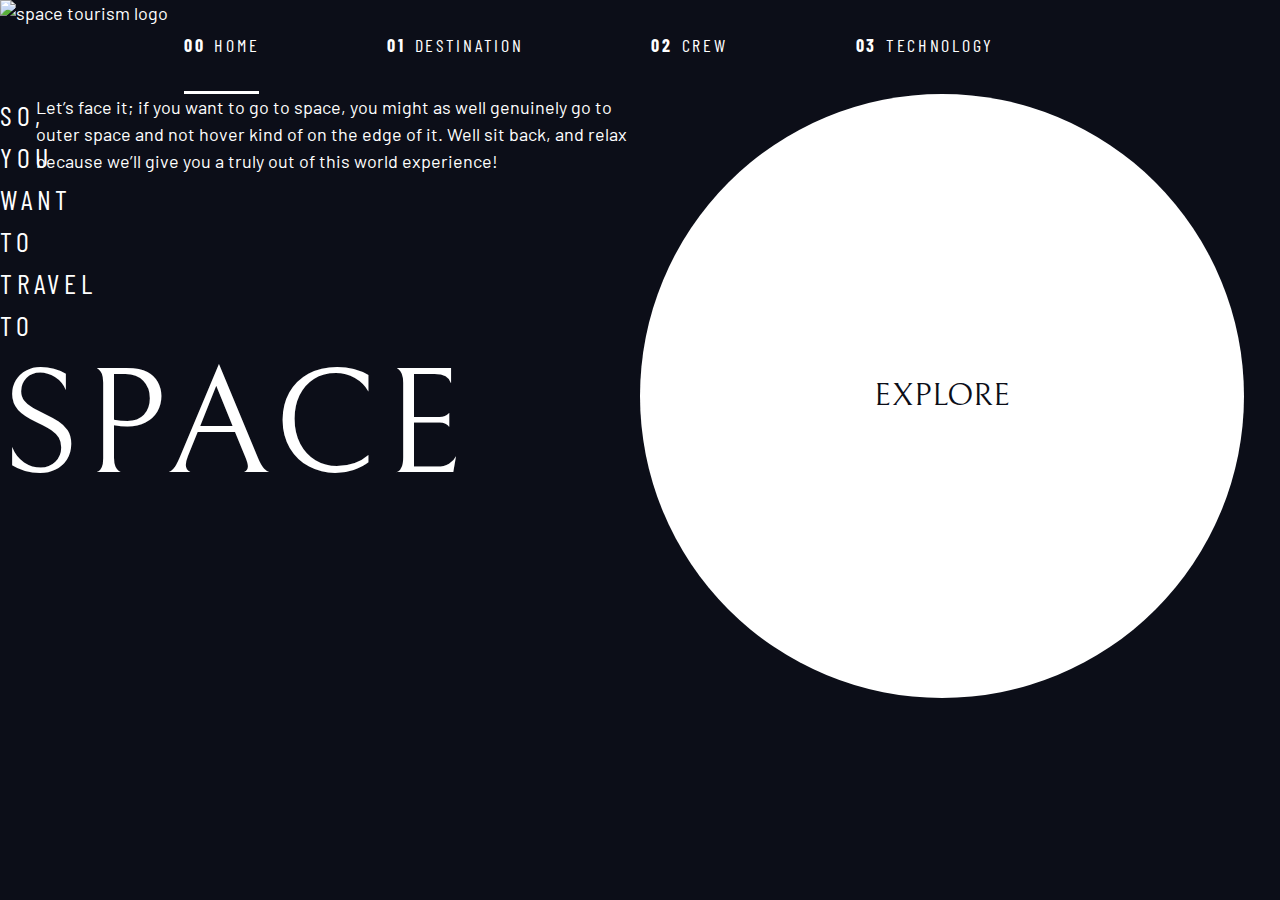
==== index.html @ 6ad3b4e6 "Added htlm in index.html and fixed style" ====
<!DOCTYPE html>
<html lang="en">
  <head>
    <meta charset="UTF-8" />
    <meta name="viewport" content="width=device-width, initial-scale=1.0" />

    <link
      rel="icon"
      type="image/png"
      sizes="32x32"
      href="./assets/favicon-32x32.png"
    />
    <!-- Our styles -->
    <link rel="stylesheet" href="/assets/style/index.css" />

    <title>Frontend Mentor | Space tourism website</title>
  </head>
  <body class="home">
    <header class="primary-header flex">
      <div>
        <img
          src="./assets/shared/logo.svg"
          alt="space tourism logo"
          class="logo"
        />
      </div>
      <nav>
        <ul class="primary-navigation underline-indicators flex">
          <li class="active">
            <a
              class="ff-sans-cond uppercase text-white letter-spacing-2"
              href="index.html"
              ><span>00</span>Home</a
            >
          </li>
          <li>
            <a
              class="ff-sans-cond uppercase text-white letter-spacing-2"
              href="destination.html"
              ><span>01</span>Destination</a
            >
          </li>
          <li>
            <a
              class="ff-sans-cond uppercase text-white letter-spacing-2"
              href="crew.html"
              ><span>02</span>Crew</a
            >
          </li>
          <li>
            <a
              class="ff-sans-cond uppercase text-white letter-spacing-2"
              href="technology.html"
              ><span>03</span>Technology</a
            >
          </li>
        </ul>
      </nav>
    </header>

    <div class="grid-container">
      <h1 class="text-accent fs-500 ff-sans-cond uppercase letter-spacing-1">
        So, you want to travel to
        <span class="fs-900 ff-serif text-white">Space</span>
      </h1>
      <p>
        Let’s face it; if you want to go to space, you might as well genuinely
        go to outer space and not hover kind of on the edge of it. Well sit
        back, and relax because we’ll give you a truly out of this world
        experience!
      </p>

      <a
        href="#"
        class="large-button uppercase ff-serif fs-600 text-dark bg-white"
        >Explore</a
      >
    </div>
  </body>
</html>
---- assets/style/index.css ----
/* ========== Imports ============ */
@import url("https://fonts.googleapis.com/css2?family=Barlow:wght@200;300;400;500;600;700;800;900&display=swap");
@import url("https://fonts.googleapis.com/css2?family=Barlow+Condensed:ital,wght@0,400;0,500;0,600;0,700;0,800;0,900;1,200;1,300&display=swap");
@import url("https://fonts.googleapis.com/css2?family=Bellefair&display=swap");
/* ========== Custom properties ============ */
:root {
  /* ---- Colors ---- */
  --clr-dark: 230 35% 7%;
  --clr-light: 231 77% 90%;
  --clr-white: 0 100% 100%;
  /* ---- Fonts-size ---- */
  --fs-900: 9.375rem;
  --fs-800: 6.25rem;
  --fs-700: 3.5rem;
  --fs-600: 2rem;
  --fs-500: 1.75rem;
  --fs-400: 1.125rem;
  --fs-300: 1rem;
  --fs-200: 0.875rem;
  /* ---- Font-families ---- */
  --ff-serif: "Bellefair", serif;
  --ff-sans-cond: "Barlow Condensed", sans-serif;
  --ff-sans-normal: "Barlow", sans-serif;
}

/* ========== Reset ============ */
/* https://piccalil.li/blog/a-modern-css-reset/ */
/* ---- Box sizing ---- */
*,
*::before,
*::after {
  box-sizing: border-box;
}
/* ---- Reset margin & padding ---- */
body,
h1,
h2,
h3,
h4,
h5,
p,
figure,
picture {
  margin: 0;
  padding: 0;
}
/* ---- Reseting bold ---- */
h1,
h2,
h3,
h4,
h5,
h6,
p {
  font-weight: 400;
}
/* ---- Set up the body ---- */
body {
  font-family: var(--ff-sans-normal);
  color: hsl( var(--clr-white) ) ;
    font-size: var(--fs-400);
    background-color: hsl( var(--clr-dark) );
    line-height: 1.5;
    min-height: 100vh;
}
/* ---- Set up images ---- */
img,
picture {
  max-width: 100%;
  display: block;
}
/* ---- Set up form elements */
input,
button,
textarea,
select {
  font: inherit;
}
/* ---- Set up spasing ---- */
.flow > *:where(:not(:first-child)) {
  margin-top: var(--flow-space, 1rem);
  outline: 1px solid red;
}
/* ---- Remove animations for people who've turned them off ---- */
@media (prefers-reduced-motion: reduce) {
  *,
  *::before,
  *::after {
    animation-duration: 0.01ms !important;
    animation-iteration-count: 1 !important;
    transition-duration: 0.01ms !important;
    scroll-behavior: auto !important;
  }
}

/* ========== Utility classes ============ */

.flex {
  display: flex;
  gap: var(--gap, 1rem);
}

.grid {
  display: grid;
  gap: var(--gap, 1rem);
}

.container {
  max-width: 80rem;
  padding-inline: 2em;
  margin-inline: auto;
}
.grid-container {
  display: grid;
  grid-template-columns: 2em minmax(0, 40rem) minmax(0, 40rem) 2em;
}

.sr-only {
  position: absolute;
  width: 1px;
  height: 1px;
  padding: 0;
  margin: -1px;
  overflow: hidden;
  clip: rect(0, 0, 0, 0);
  white-space: nowrap; /* added line */
  border: 0;
}
/* ---- Colors ---- */
.bg-dark {
  background-color: hsl(var(--clr-dark));
}
.bg-light {
  background-color: hsl(var(--clr-light));
}
.bg-white {
  background-color: hsl(var(--clr-white));
}

.text-dark {
  color: hsl(var(--clr-dark));
}
.text-light {
  color: hsl(var(--clr-light));
}
.text-white {
  color: hsl(var(--clr-white));
}
/* ---- Typography ---- */
.ff-serif {
  font-family: var(--ff-serif);
}
.ff-sans-cond {
  font-family: var(--ff-sans-cond);
}
.ff-sans-normal {
  font-family: var(--ff-sans-normal);
}

.letter-spacing-1 {
  letter-spacing: 4.75px;
}
.letter-spacing-2 {
  letter-spacing: 2.7px;
}
.letter-spacing-3 {
  letter-spacing: 2.35px;
}

.uppercase {
  text-transform: uppercase;
}

.fs-900 {
  font-size: var(--fs-900);
}
.fs-800 {
  font-size: var(--fs-800);
}
.fs-700 {
  font-size: var(--fs-700);
}
.fs-600 {
  font-size: var(--fs-600);
}
.fs-500 {
  font-size: var(--fs-500);
}
.fs-400 {
  font-size: var(--fs-400);
}
.fs-300 {
  font-size: var(--fs-300);
}
.fs-200 {
  font-size: var(--fs-200);
}

.fs-900,
.fs-800,
.fs-700,
.fs-600 {
  line-height: 1.1;
}
.numbered-title {
  font-family: var(--ff-sans-cond);
  font-size: var(--fs-500);
  text-transform: uppercase;
  letter-spacing: 4.72px;
}

.numbered-title span {
  margin-right: 0.5em;
  font-weight: 700;
  color: hsl(var(--clr-white) / 0.25);
}
/* ============= Compontents ============== */


.large-button {
  position: relative;
  display: inline-grid;
  z-index: 1;
  place-items: center;
  padding: 0 2em;
  border-radius: 50%;
  aspect-ratio: 1;
  text-decoration: none;
}

.large-button::after {
  content: '';
  position: absolute;
  z-index: -1;
  width: 100%;
  height: 100%;
  background: hsl( var(--clr-white) / .15);
  border-radius: 50%;
  opacity: 0;
  transition: opacity 500ms linear, transform 750ms ease-in-out;
}

.large-button:hover::after,
.large-button:focus::after {
  opacity: 1;
  transform: scale(1.5);
}
.primary-navigation {
  --gap: 8rem;
  --underline-gap: 2rem;
  list-style: none;
  padding: 0;
  margin: 0;
}

.primary-navigation a {
  text-decoration: none;
}

.primary-navigation a > span {
  font-weight: 700;
  margin-right: .5em;
}

.underline-indicators > * {
  padding: var(--underline-gap, 1rem) 0;
  border-bottom: .2rem solid hsl( var(--clr-white) / 0 );
}

.underline-indicators > *:hover,
.underline-indicators > *:focus {
  border-color: hsl( var(--clr-white) / .5);
}


.underline-indicators > .active,
.underline-indicators > [aria-selected="true"] {
    color: hsl( var(--clr-white) / 1);
    border-color: hsl( var(--clr-white) / 1);
}
.tab-list {
  --gap: 2rem;
}

.dot-indicators > * {
  cursor: pointer;
  border: 0;
  border-radius: 50%;
  padding: .5em;
  background-color: hsl( var(--clr-white) / .25);
}

.dot-indicators > *:hover,
.dot-indicators > *:focus {
  background-color: hsl( var(--clr-white) / .5);
}

.dot-indicators > [aria-selected="true"] {
  background-color: hsl( var(--clr-white) / 1); 
}
.number-indicators > * {
  width: 3rem;
  height: 3rem;
  aspect-ratio: 1 / 1;
  border-radius: 50%;
  border-color: hsl( var(--clr-white)) ;
}
.number-indicators > *:hover,
.number-indicators > *:focus {
  background-color: hsl( var(--clr-white) / .5);
  border-color: hsl( var(--clr-white) / .5);
  color: hsl( var(--clr-dark) );
}

.number-indicators > [aria-selected="true"] {
  background-color: hsl( var(--clr-white) / 1); 
  color: hsl( var(--clr-dark) );
}
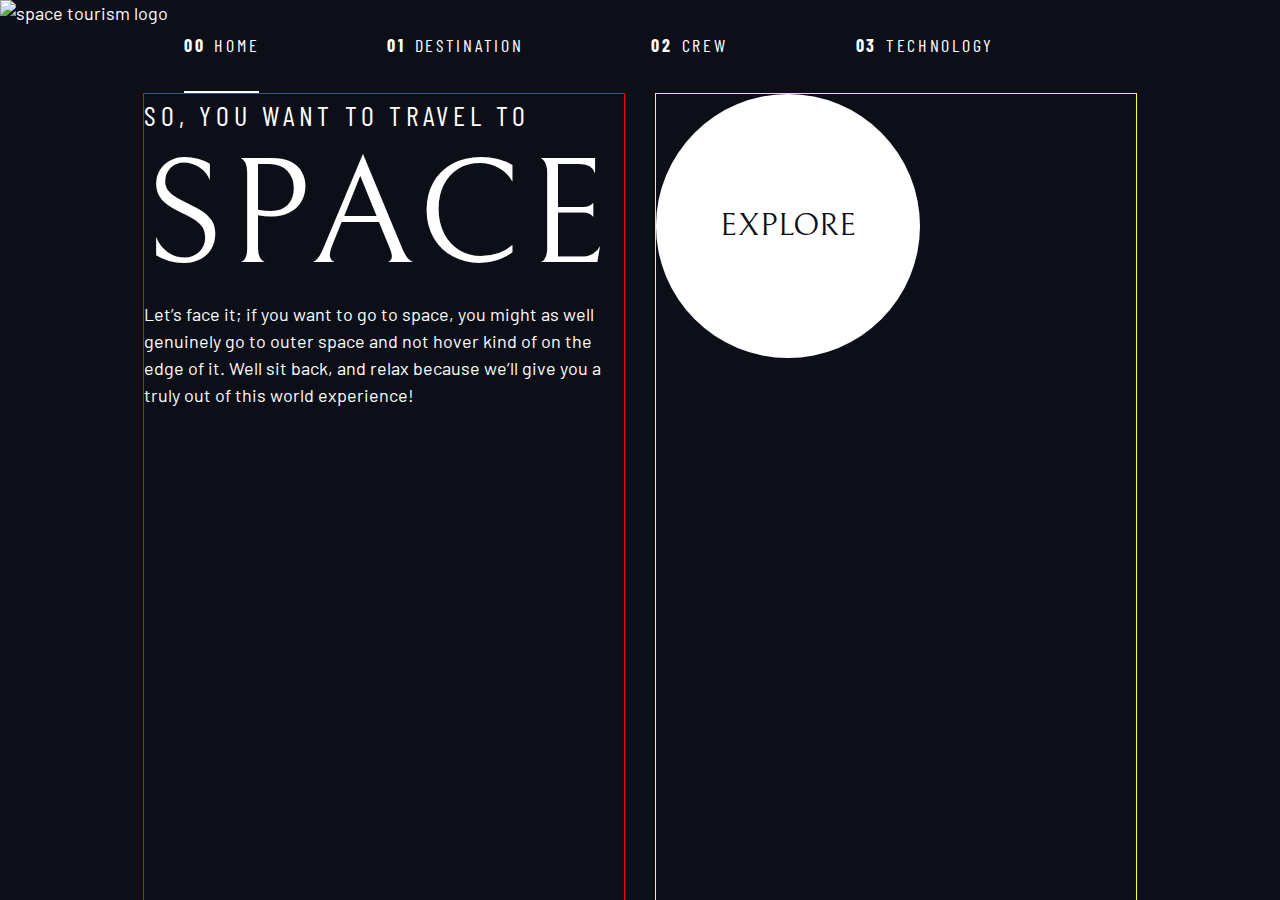
==== commit ff3d4bc9: "Added grid and meadia fonts" ====
--- a/index.html
+++ b/index.html
@@ -59,22 +59,25 @@
     </header>
 
     <div class="grid-container">
-      <h1 class="text-accent fs-500 ff-sans-cond uppercase letter-spacing-1">
-        So, you want to travel to
-        <span class="fs-900 ff-serif text-white">Space</span>
-      </h1>
-      <p>
-        Let’s face it; if you want to go to space, you might as well genuinely
-        go to outer space and not hover kind of on the edge of it. Well sit
-        back, and relax because we’ll give you a truly out of this world
-        experience!
-      </p>
-
-      <a
-        href="#"
-        class="large-button uppercase ff-serif fs-600 text-dark bg-white"
-        >Explore</a
-      >
+      <div>
+        <h1 class="text-accent fs-500 ff-sans-cond uppercase letter-spacing-1">
+          So, you want to travel to
+          <span class="fs-900 ff-serif text-white">Space</span>
+        </h1>
+        <p>
+          Let’s face it; if you want to go to space, you might as well genuinely
+          go to outer space and not hover kind of on the edge of it. Well sit
+          back, and relax because we’ll give you a truly out of this world
+          experience!
+        </p>
+      </div>
+      <div>
+        <a
+          href="#"
+          class="large-button uppercase ff-serif fs-600 text-dark bg-white"
+          >Explore</a
+        >
+      </div>
     </div>
   </body>
 </html>
--- a/assets/style/index.css
+++ b/assets/style/index.css
@@ -9,18 +9,41 @@
   --clr-light: 231 77% 90%;
   --clr-white: 0 100% 100%;
   /* ---- Fonts-size ---- */
-  --fs-900: 9.375rem;
-  --fs-800: 6.25rem;
-  --fs-700: 3.5rem;
-  --fs-600: 2rem;
+  --fs-900: 5rem;
+  --fs-800: 3.5rem;
+  --fs-700: 1.5rem;
+  --fs-600: 1rem;
   --fs-500: 1.75rem;
-  --fs-400: 1.125rem;
+  --fs-400: 0.9375rem;
   --fs-300: 1rem;
   --fs-200: 0.875rem;
+  
   /* ---- Font-families ---- */
   --ff-serif: "Bellefair", serif;
   --ff-sans-cond: "Barlow Condensed", sans-serif;
   --ff-sans-normal: "Barlow", sans-serif;
+}
+@media (min-width: 35em) {
+  :root {
+      --fs-800: 5rem;
+      --fs-700: 2.5rem;
+      --fs-600: 1.5rem;
+      --fs-400: 1rem;
+  }
+}
+
+@media (min-width: 45em) {
+  :root {
+      /* font-sizes */
+      --fs-900: 9.375rem;
+      --fs-800: 6.25rem;
+      --fs-700: 3.5rem;
+      --fs-600: 2rem;
+      --fs-500: 1.75rem;
+      --fs-400: 1.125rem;
+      --fs-300: 1rem;
+      --fs-200: 0.875rem;
+  }
 }
 
 /* ========== Reset ============ */
@@ -57,11 +80,14 @@
 /* ---- Set up the body ---- */
 body {
   font-family: var(--ff-sans-normal);
-  color: hsl( var(--clr-white) ) ;
-    font-size: var(--fs-400);
-    background-color: hsl( var(--clr-dark) );
-    line-height: 1.5;
-    min-height: 100vh;
+  color: hsl(var(--clr-white));
+  font-size: var(--fs-400);
+  background-color: hsl(var(--clr-dark));
+  line-height: 1.5;
+  min-height: 100vh;
+  /* ---- Adding grdi ---- */
+  display: grid;
+  grid-template-rows: min-content 1fr;
 }
 /* ---- Set up images ---- */
 img,
@@ -110,11 +136,27 @@
   padding-inline: 2em;
   margin-inline: auto;
 }
+
 .grid-container {
   display: grid;
-  grid-template-columns: 2em minmax(0, 40rem) minmax(0, 40rem) 2em;
-}
-
+}
+
+@media (min-width: 45rem) {
+  .grid-container {
+      column-gap: var(--container-gap, 2rem);
+      grid-template-columns: minmax(2rem, 1fr) repeat(2, minmax(0, 30rem)) minmax(2rem, 1fr);
+  }
+  
+  .grid-container > *:first-child {
+      grid-column: 2;
+      outline: 1px solid red;
+  }
+
+  .grid-container > *:last-child {
+      grid-column: 3;
+      outline: 1px solid yellow;
+  }
+}
 .sr-only {
   position: absolute;
   width: 1px;
@@ -216,7 +258,6 @@
 }
 /* ============= Compontents ============== */
 
-
 .large-button {
   position: relative;
   display: inline-grid;
@@ -229,12 +270,12 @@
 }
 
 .large-button::after {
-  content: '';
+  content: "";
   position: absolute;
   z-index: -1;
   width: 100%;
   height: 100%;
-  background: hsl( var(--clr-white) / .15);
+  background: hsl(var(--clr-white) / 0.15);
   border-radius: 50%;
   opacity: 0;
   transition: opacity 500ms linear, transform 750ms ease-in-out;
@@ -259,24 +300,23 @@
 
 .primary-navigation a > span {
   font-weight: 700;
-  margin-right: .5em;
+  margin-right: 0.5em;
 }
 
 .underline-indicators > * {
   padding: var(--underline-gap, 1rem) 0;
-  border-bottom: .2rem solid hsl( var(--clr-white) / 0 );
+  border-bottom: 0.2rem solid hsl(var(--clr-white) / 0);
 }
 
 .underline-indicators > *:hover,
 .underline-indicators > *:focus {
-  border-color: hsl( var(--clr-white) / .5);
-}
-
+  border-color: hsl(var(--clr-white) / 0.5);
+}
 
 .underline-indicators > .active,
 .underline-indicators > [aria-selected="true"] {
-    color: hsl( var(--clr-white) / 1);
-    border-color: hsl( var(--clr-white) / 1);
+  color: hsl(var(--clr-white) / 1);
+  border-color: hsl(var(--clr-white) / 1);
 }
 .tab-list {
   --gap: 2rem;
@@ -286,33 +326,33 @@
   cursor: pointer;
   border: 0;
   border-radius: 50%;
-  padding: .5em;
-  background-color: hsl( var(--clr-white) / .25);
+  padding: 0.5em;
+  background-color: hsl(var(--clr-white) / 0.25);
 }
 
 .dot-indicators > *:hover,
 .dot-indicators > *:focus {
-  background-color: hsl( var(--clr-white) / .5);
+  background-color: hsl(var(--clr-white) / 0.5);
 }
 
 .dot-indicators > [aria-selected="true"] {
-  background-color: hsl( var(--clr-white) / 1); 
+  background-color: hsl(var(--clr-white) / 1);
 }
 .number-indicators > * {
   width: 3rem;
   height: 3rem;
   aspect-ratio: 1 / 1;
   border-radius: 50%;
-  border-color: hsl( var(--clr-white)) ;
+  border-color: hsl(var(--clr-white));
 }
 .number-indicators > *:hover,
 .number-indicators > *:focus {
-  background-color: hsl( var(--clr-white) / .5);
-  border-color: hsl( var(--clr-white) / .5);
-  color: hsl( var(--clr-dark) );
+  background-color: hsl(var(--clr-white) / 0.5);
+  border-color: hsl(var(--clr-white) / 0.5);
+  color: hsl(var(--clr-dark));
 }
 
 .number-indicators > [aria-selected="true"] {
-  background-color: hsl( var(--clr-white) / 1); 
-  color: hsl( var(--clr-dark) );
-}+  background-color: hsl(var(--clr-white) / 1);
+  color: hsl(var(--clr-dark));
+}
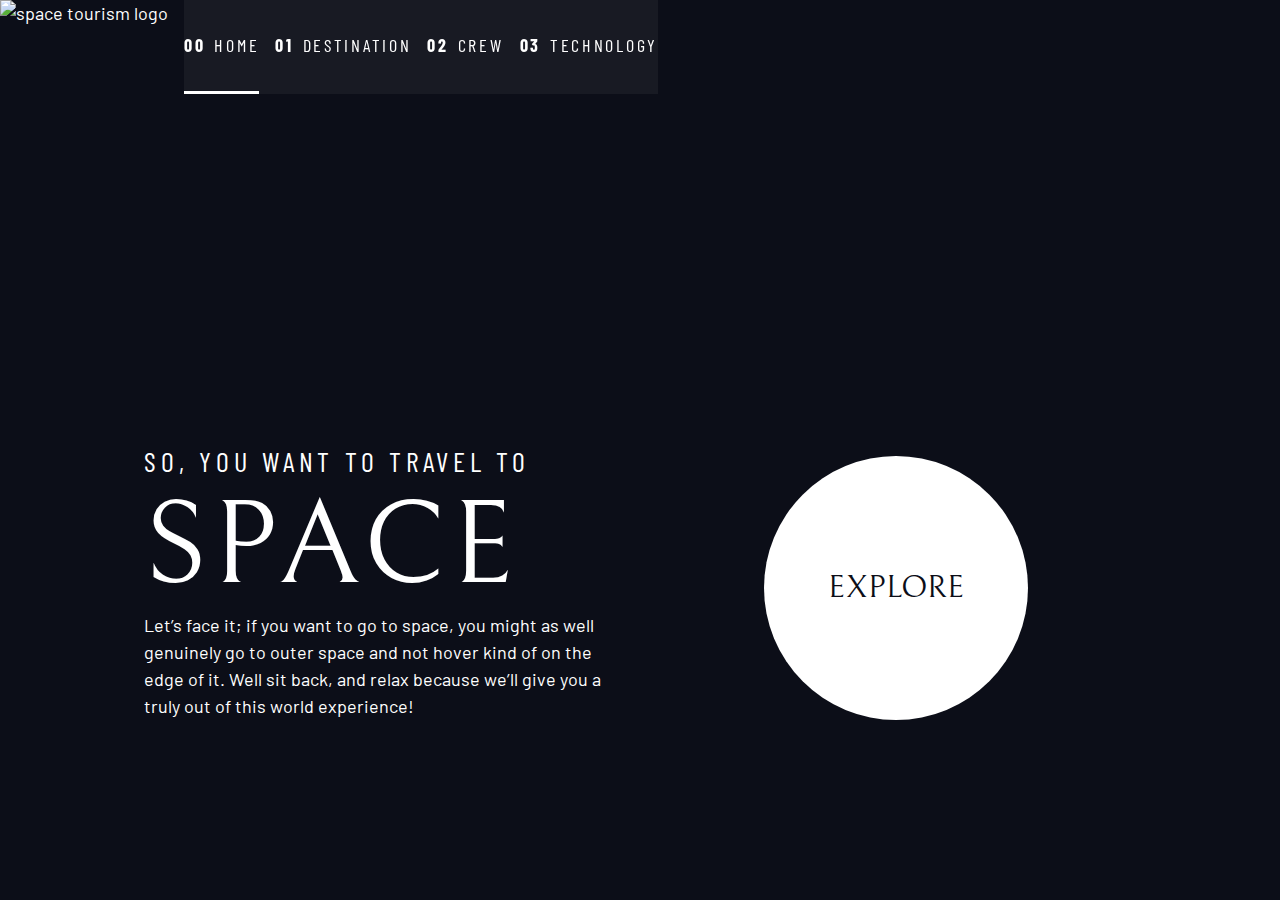
==== commit 9fc21338: "Completed mobile menu and js for it" ====
--- a/index.html
+++ b/index.html
@@ -4,6 +4,7 @@
     <meta charset="UTF-8" />
     <meta name="viewport" content="width=device-width, initial-scale=1.0" />
 
+    <script src="/assets/js/index.js" defer></script>
     <link
       rel="icon"
       type="image/png"
@@ -24,8 +25,9 @@
           class="logo"
         />
       </div>
+      <button class="mobile-nav-toggle" aria-controls="primary-navigation"><span class="sr-only" aria-expanded="false">Menu</span></button>
       <nav>
-        <ul class="primary-navigation underline-indicators flex">
+        <ul id="primary-navigation" data-visible="false" class="primary-navigation underline-indicators flex">
           <li class="active">
             <a
               class="ff-sans-cond uppercase text-white letter-spacing-2"
@@ -58,11 +60,11 @@
       </nav>
     </header>
 
-    <div class="grid-container">
-      <div>
+    <div class="grid-container grid-container--home">
+      <div style="overflow: hidden">
         <h1 class="text-accent fs-500 ff-sans-cond uppercase letter-spacing-1">
           So, you want to travel to
-          <span class="fs-900 ff-serif text-white">Space</span>
+          <span class="d-block fs-900 ff-serif text-white">Space</span>
         </h1>
         <p>
           Let’s face it; if you want to go to space, you might as well genuinely
@@ -72,9 +74,7 @@
         </p>
       </div>
       <div>
-        <a
-          href="#"
-          class="large-button uppercase ff-serif fs-600 text-dark bg-white"
+        <a href="#" class="large-button uppercase ff-serif text-dark bg-white"
           >Explore</a
         >
       </div>
--- a/assets/style/index.css
+++ b/assets/style/index.css
@@ -9,7 +9,7 @@
   --clr-light: 231 77% 90%;
   --clr-white: 0 100% 100%;
   /* ---- Fonts-size ---- */
-  --fs-900: 5rem;
+  --fs-900: clamp(5rem, 8vw + 1rem, 9.375rem);
   --fs-800: 3.5rem;
   --fs-700: 1.5rem;
   --fs-600: 1rem;
@@ -17,7 +17,7 @@
   --fs-400: 0.9375rem;
   --fs-300: 1rem;
   --fs-200: 0.875rem;
-  
+
   /* ---- Font-families ---- */
   --ff-serif: "Bellefair", serif;
   --ff-sans-cond: "Barlow Condensed", sans-serif;
@@ -25,24 +25,23 @@
 }
 @media (min-width: 35em) {
   :root {
-      --fs-800: 5rem;
-      --fs-700: 2.5rem;
-      --fs-600: 1.5rem;
-      --fs-400: 1rem;
+    --fs-800: 5rem;
+    --fs-700: 2.5rem;
+    --fs-600: 1.5rem;
+    --fs-400: 1rem;
   }
 }
 
 @media (min-width: 45em) {
   :root {
-      /* font-sizes */
-      --fs-900: 9.375rem;
-      --fs-800: 6.25rem;
-      --fs-700: 3.5rem;
-      --fs-600: 2rem;
-      --fs-500: 1.75rem;
-      --fs-400: 1.125rem;
-      --fs-300: 1rem;
-      --fs-200: 0.875rem;
+    /* font-sizes */
+    --fs-800: 6.25rem;
+    --fs-700: 3.5rem;
+    --fs-600: 2rem;
+    --fs-500: 1.75rem;
+    --fs-400: 1.125rem;
+    --fs-300: 1rem;
+    --fs-200: 0.875rem;
   }
 }
 
@@ -88,6 +87,7 @@
   /* ---- Adding grdi ---- */
   display: grid;
   grid-template-rows: min-content 1fr;
+  overflow-x: hidden;
 }
 /* ---- Set up images ---- */
 img,
@@ -130,6 +130,9 @@
   display: grid;
   gap: var(--gap, 1rem);
 }
+.d-block {
+  display: block;
+}
 
 .container {
   max-width: 80rem;
@@ -138,23 +141,35 @@
 }
 
 .grid-container {
+  text-align: center;
   display: grid;
-}
-
-@media (min-width: 45rem) {
+  grid-template-columns: 100vw;
+  place-items: center;
+}
+.grid-container > * {
+  max-width: 50ch;
+}
+
+@media (min-width: 45em) {
   .grid-container {
-      column-gap: var(--container-gap, 2rem);
-      grid-template-columns: minmax(2rem, 1fr) repeat(2, minmax(0, 30rem)) minmax(2rem, 1fr);
-  }
-  
+    text-align: left;
+    column-gap: var(--container-gap, 2rem);
+    grid-template-columns: minmax(2rem, 1fr) repeat(2, minmax(0, 30rem)) minmax(
+        2rem,
+        1fr
+      );
+  }
+
   .grid-container > *:first-child {
-      grid-column: 2;
-      outline: 1px solid red;
+    grid-column: 2;
   }
 
   .grid-container > *:last-child {
-      grid-column: 3;
-      outline: 1px solid yellow;
+    grid-column: 3;
+  }
+  .grid-container--home {
+    padding-bottom: max(6rem, 20vh);
+    align-items: end;
   }
 }
 .sr-only {
@@ -259,6 +274,7 @@
 /* ============= Compontents ============== */
 
 .large-button {
+  font-size: 2rem;
   position: relative;
   display: inline-grid;
   z-index: 1;
@@ -286,14 +302,65 @@
   opacity: 1;
   transform: scale(1.5);
 }
+
 .primary-navigation {
-  --gap: 8rem;
   --underline-gap: 2rem;
   list-style: none;
   padding: 0;
   margin: 0;
-}
-
+  background: hsl(var(--clr-dark) / 0.95);
+  transition: transform 750ms ease-in-out;
+}
+.mobile-nav-toggle {
+  display: none;
+}
+
+@supports (backdrop-filter: blur(1.5rem)) {
+  .primary-navigation {
+    background: hsl(var(--clr-white) / 0.05);
+    backdrop-filter: blur(1.5rem);
+  }
+}
+
+@media (max-width: 35rem) {
+  .primary-navigation {
+    --underline-gap: 0.5rem;
+    position: fixed;
+    z-index: 1000;
+    inset: 0 0 0 30%;
+    list-style: none;
+    padding: min(20rem, 15vh) 2rem;
+    margin: 0;
+    flex-direction: column;
+    transform: translateX(100%);
+  }
+  .primary-navigation[data-visible="true"] {
+    transform: translateX(0);
+  }
+
+  .primary-navigation.underline-indicators > .active {
+    border: 0;
+  }
+  .mobile-nav-toggle {
+    display: block;
+    position: absolute;
+    z-index: 2000;
+    right: 1rem;
+    top: 2rem;
+    border: none;
+    background: url(/assets/shared/icon-hamburger.svg) no-repeat center/cover;
+    width: 1.5rem;
+    aspect-ratio: 1;
+  }
+
+  .mobile-nav-toggle[aria-expanded="true"] {
+    background-image: url(/assets/shared/icon-close.svg);
+  }
+  .mobile-nav-toggle:focus-visible {
+    outline: 5px solid red;
+    outline-offset: 5px;
+  }
+}
 .primary-navigation a {
   text-decoration: none;
 }
@@ -356,3 +423,26 @@
   background-color: hsl(var(--clr-white) / 1);
   color: hsl(var(--clr-dark));
 }
+
+/* ========== Page specific backgrounds ============ */
+body {
+  background-size: cover;
+  background-position: bottom center;
+}
+/* ---- Home ---- */
+
+.home {
+  background-image: url(/assets/home/background-home-mobile.jpg);
+}
+@media (min-width: 35em) {
+  .home {
+    background-position: center center;
+    background-image: url(/assets/home/background-home-tablet.jpg);
+  }
+}
+
+@media (min-width: 45em) {
+  .home {
+    background-image: url(/assets/home/background-home-desktop.jpg);
+  }
+}
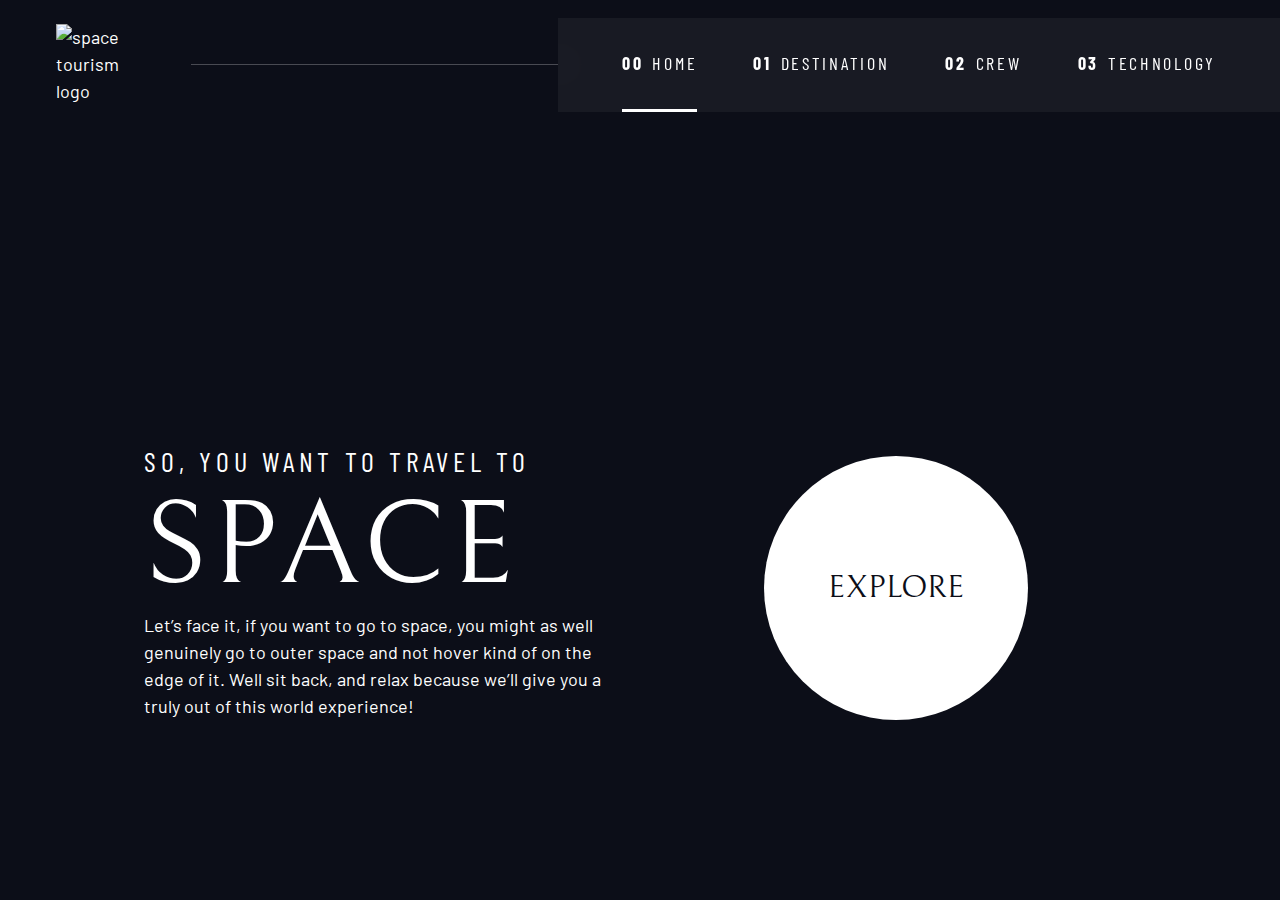
==== commit 252c300a: "Completed navigation on all screen sizes!" ====
--- a/index.html
+++ b/index.html
@@ -67,7 +67,7 @@
           <span class="d-block fs-900 ff-serif text-white">Space</span>
         </h1>
         <p>
-          Let’s face it; if you want to go to space, you might as well genuinely
+          Let’s face it, if you want to go to space, you might as well genuinely
           go to outer space and not hover kind of on the edge of it. Well sit
           back, and relax because we’ll give you a truly out of this world
           experience!
--- a/assets/style/index.css
+++ b/assets/style/index.css
@@ -302,14 +302,30 @@
   opacity: 1;
   transform: scale(1.5);
 }
-
+/* ---- Primary header ---- */
+.logo {
+  margin: 1.5rem clamp(2rem, 5vw, 3.5rem);
+}
+.primary-header {
+  justify-content: space-between;
+  align-items: center;
+}
 .primary-navigation {
+  --gap: clamp(1.5rem, 5vw, 3.5rem);
   --underline-gap: 2rem;
   list-style: none;
   padding: 0;
   margin: 0;
   background: hsl(var(--clr-dark) / 0.95);
   transition: transform 750ms ease-in-out;
+}
+.primary-navigation a {
+  text-decoration: none;
+}
+
+.primary-navigation a > span {
+  font-weight: 700;
+  margin-right: 0.5em;
 }
 .mobile-nav-toggle {
   display: none;
@@ -361,15 +377,31 @@
     outline-offset: 5px;
   }
 }
-.primary-navigation a {
-  text-decoration: none;
-}
-
-.primary-navigation a > span {
-  font-weight: 700;
-  margin-right: 0.5em;
-}
-
+@media (min-width: 35em) {
+  .primary-navigation {
+    padding-inline: clamp(3rem, 5vw, 7rem);
+  }
+}
+@media (min-width: 35em) and (max-width: 44.99em) {
+  .primary-navigation a > span {
+    display: none;
+  }
+}
+@media (min-width: 45em) {
+  .primary-header::after {
+    content: "";
+    display: block;
+    position: relative;
+    height: 1px;
+    width: 100%;
+    margin-right: -2.5rem;
+    background: hsl(var(--clr-white) / 0.25);
+    order: 1;
+  }
+}
+nav {
+  order: 2;
+}
 .underline-indicators > * {
   padding: var(--underline-gap, 1rem) 0;
   border-bottom: 0.2rem solid hsl(var(--clr-white) / 0);
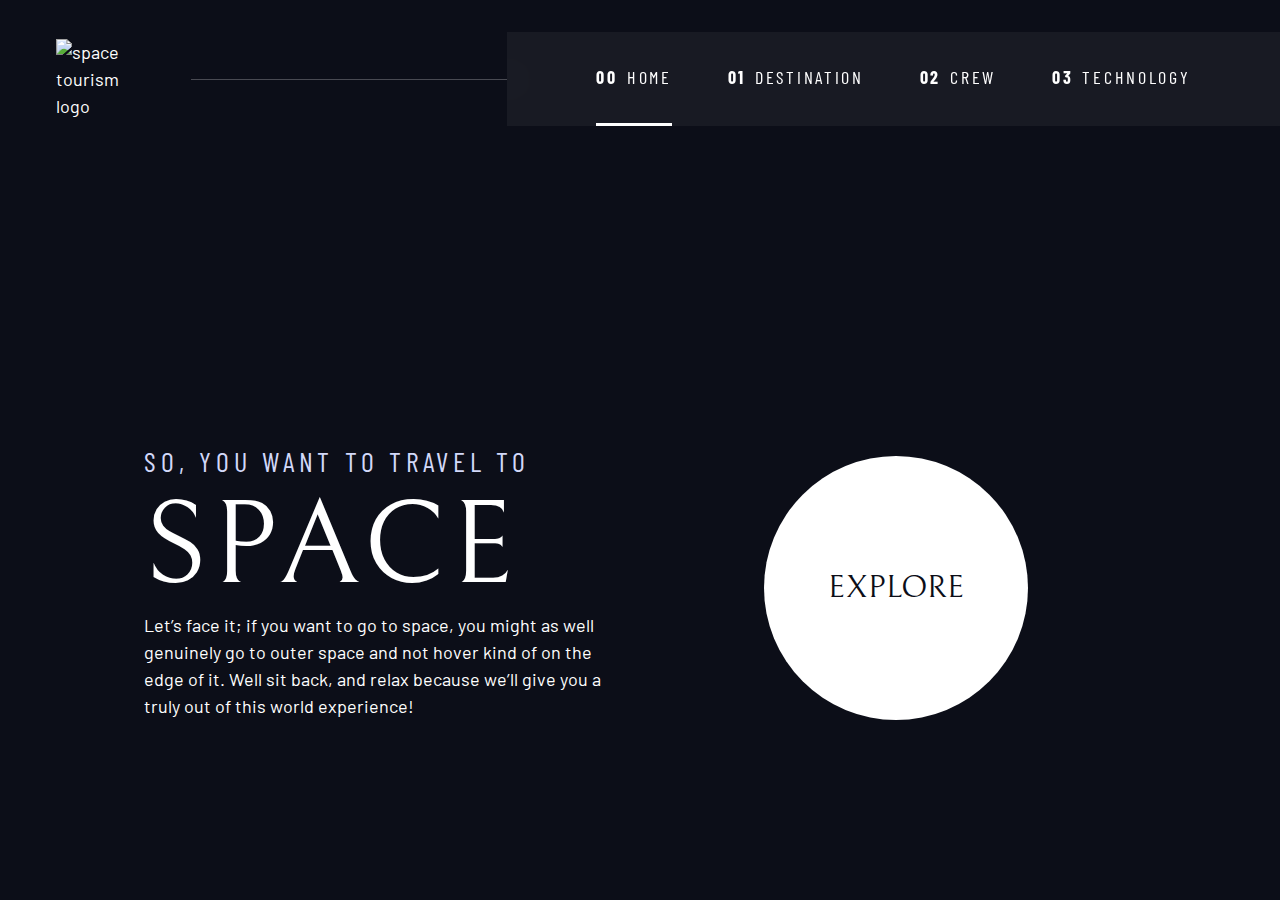
==== commit f6049948: "Small fixes" ====
--- a/index.html
+++ b/index.html
@@ -1,83 +1,54 @@
 <!DOCTYPE html>
 <html lang="en">
-  <head>
-    <meta charset="UTF-8" />
-    <meta name="viewport" content="width=device-width, initial-scale=1.0" />
+<head>
+  <meta charset="UTF-8">
+  <meta name="viewport" content="width=device-width, initial-scale=1.0">
 
-    <script src="/assets/js/index.js" defer></script>
-    <link
-      rel="icon"
-      type="image/png"
-      sizes="32x32"
-      href="./assets/favicon-32x32.png"
-    />
-    <!-- Our styles -->
-    <link rel="stylesheet" href="/assets/style/index.css" />
+  <link rel="icon" type="image/png" sizes="32x32" href="./assets/favicon-32x32.png">
+  <!-- Google fonts -->
+  <link rel="preconnect" href="https://fonts.googleapis.com">
+  <link rel="preconnect" href="https://fonts.gstatic.com" crossorigin>
+  <link href="https://fonts.googleapis.com/css2?family=Barlow+Condensed:wght@400;700&family=Bellefair&family=Barlow:wght@400;700&display=swap"
+      rel="stylesheet">
+      
+  <!-- Our custom CSS -->
+  <link rel="stylesheet" href="/assets/style/index.css">
+  <title>Frontend Mentor | Space tourism website</title>
+  <script src="/assets/js/navigation.js" defer></script>
+  <script src="/assets/js/tabs.js" defer></script>
 
-    <title>Frontend Mentor | Space tourism website</title>
-  </head>
-  <body class="home">
-    <header class="primary-header flex">
-      <div>
-        <img
-          src="./assets/shared/logo.svg"
-          alt="space tourism logo"
-          class="logo"
-        />
-      </div>
-      <button class="mobile-nav-toggle" aria-controls="primary-navigation"><span class="sr-only" aria-expanded="false">Menu</span></button>
-      <nav>
+</head>
+<body class="home">
+  <a class="skip-to-content" href="#main">Skip to content</a>
+  <header class="primary-header flex">
+    <div>
+      <img src="./assets/shared/logo.svg" alt="space tourism logo" class="logo">
+    </div>
+    <button class="mobile-nav-toggle" aria-controls="primary-navigation"><span class="sr-only" aria-expanded="false">Menu</span></button>
+    <nav>
         <ul id="primary-navigation" data-visible="false" class="primary-navigation underline-indicators flex">
-          <li class="active">
-            <a
-              class="ff-sans-cond uppercase text-white letter-spacing-2"
-              href="index.html"
-              ><span>00</span>Home</a
-            >
-          </li>
-          <li>
-            <a
-              class="ff-sans-cond uppercase text-white letter-spacing-2"
-              href="destination.html"
-              ><span>01</span>Destination</a
-            >
-          </li>
-          <li>
-            <a
-              class="ff-sans-cond uppercase text-white letter-spacing-2"
-              href="crew.html"
-              ><span>02</span>Crew</a
-            >
-          </li>
-          <li>
-            <a
-              class="ff-sans-cond uppercase text-white letter-spacing-2"
-              href="technology.html"
-              ><span>03</span>Technology</a
-            >
-          </li>
+            <li class="active"><a class="ff-sans-cond uppercase text-white letter-spacing-2" href="index.html"><span aria-hidden="true">00</span>Home</a>
+            <li><a class="ff-sans-cond uppercase text-white letter-spacing-2" href="destination.html"><span aria-hidden="true">01</span>Destination</a>
+            <li><a class="ff-sans-cond uppercase text-white letter-spacing-2" href="crew.html"><span aria-hidden="true">02</span>Crew</a>
+            <li><a class="ff-sans-cond uppercase text-white letter-spacing-2" href="technology.html"><span aria-hidden="true">03</span>Technology</a>
         </ul>
-      </nav>
-    </header>
+    </nav>
+  </header>
+  
+  <main id="main" class="grid-container grid-container--home">
+    <div>
+      <h1 class="text-accent fs-500 ff-sans-cond uppercase letter-spacing-1">So, you want to travel to
+      <span class="d-block fs-900 ff-serif text-white">Space</span></h1>
+      
+      <p>Let’s face it; if you want to go to space, you might as well genuinely go to 
+      outer space and not hover kind of on the edge of it. Well sit back, and relax 
+      because we’ll give you a truly out of this world experience! </p>
+    </div>
+    <div>
+      <a href="destination.html" class="large-button uppercase ff-serif text-dark bg-white">Explore</a>
+    </div>
+  </main>
 
-    <div class="grid-container grid-container--home">
-      <div style="overflow: hidden">
-        <h1 class="text-accent fs-500 ff-sans-cond uppercase letter-spacing-1">
-          So, you want to travel to
-          <span class="d-block fs-900 ff-serif text-white">Space</span>
-        </h1>
-        <p>
-          Let’s face it, if you want to go to space, you might as well genuinely
-          go to outer space and not hover kind of on the edge of it. Well sit
-          back, and relax because we’ll give you a truly out of this world
-          experience!
-        </p>
-      </div>
-      <div>
-        <a href="#" class="large-button uppercase ff-serif text-dark bg-white"
-          >Explore</a
-        >
-      </div>
-    </div>
-  </body>
-</html>
+
+</body>
+</html>--- a/assets/style/index.css
+++ b/assets/style/index.css
@@ -1,59 +1,65 @@
-/* ========== Imports ============ */
-@import url("https://fonts.googleapis.com/css2?family=Barlow:wght@200;300;400;500;600;700;800;900&display=swap");
-@import url("https://fonts.googleapis.com/css2?family=Barlow+Condensed:ital,wght@0,400;0,500;0,600;0,700;0,800;0,900;1,200;1,300&display=swap");
-@import url("https://fonts.googleapis.com/css2?family=Bellefair&display=swap");
-/* ========== Custom properties ============ */
+/* ------------------- */
+/* Custom properties   */
+/* ------------------- */
+
 :root {
-  /* ---- Colors ---- */
+  /* colors */
   --clr-dark: 230 35% 7%;
   --clr-light: 231 77% 90%;
-  --clr-white: 0 100% 100%;
-  /* ---- Fonts-size ---- */
+  --clr-white: 0 0% 100%;
+  
+  /* font-sizes */
   --fs-900: clamp(5rem, 8vw + 1rem, 9.375rem);
   --fs-800: 3.5rem;
   --fs-700: 1.5rem;
   --fs-600: 1rem;
-  --fs-500: 1.75rem;
+  --fs-500: 1rem;
   --fs-400: 0.9375rem;
   --fs-300: 1rem;
   --fs-200: 0.875rem;
-
-  /* ---- Font-families ---- */
+  
+  /* font-families */
   --ff-serif: "Bellefair", serif;
   --ff-sans-cond: "Barlow Condensed", sans-serif;
   --ff-sans-normal: "Barlow", sans-serif;
 }
+
 @media (min-width: 35em) {
   :root {
-    --fs-800: 5rem;
-    --fs-700: 2.5rem;
-    --fs-600: 1.5rem;
-    --fs-400: 1rem;
+      --fs-800: 5rem;
+      --fs-700: 2.5rem;
+      --fs-600: 1.5rem;
+      --fs-500: 1.25rem;
+      --fs-400: 1rem;
   }
 }
 
 @media (min-width: 45em) {
   :root {
-    /* font-sizes */
-    --fs-800: 6.25rem;
-    --fs-700: 3.5rem;
-    --fs-600: 2rem;
-    --fs-500: 1.75rem;
-    --fs-400: 1.125rem;
-    --fs-300: 1rem;
-    --fs-200: 0.875rem;
-  }
-}
-
-/* ========== Reset ============ */
+      /* font-sizes */
+      --fs-800: 6.25rem;
+      --fs-700: 3.5rem;
+      --fs-600: 2rem;
+      --fs-500: 1.75rem;
+      --fs-400: 1.125rem;
+  }
+}
+
+
+/* ------------------- */
+/* Reset               */
+/* ------------------- */
+
 /* https://piccalil.li/blog/a-modern-css-reset/ */
-/* ---- Box sizing ---- */
+
+/* Box sizing */
 *,
 *::before,
 *::after {
   box-sizing: border-box;
 }
-/* ---- Reset margin & padding ---- */
+
+/* Reset margins */
 body,
 h1,
 h2,
@@ -63,10 +69,9 @@
 p,
 figure,
 picture {
-  margin: 0;
-  padding: 0;
-}
-/* ---- Reseting bold ---- */
+  margin: 0; 
+}
+
 h1,
 h2,
 h3,
@@ -76,50 +81,55 @@
 p {
   font-weight: 400;
 }
-/* ---- Set up the body ---- */
+
+/* set up the body */
 body {
   font-family: var(--ff-sans-normal);
-  color: hsl(var(--clr-white));
   font-size: var(--fs-400);
-  background-color: hsl(var(--clr-dark));
+  color: hsl( var(--clr-white) );
+  background-color: hsl( var(--clr-dark) );
   line-height: 1.5;
   min-height: 100vh;
-  /* ---- Adding grdi ---- */
+  
   display: grid;
   grid-template-rows: min-content 1fr;
+  
   overflow-x: hidden;
 }
-/* ---- Set up images ---- */
+
+/* make images easier to work with */
 img,
-picture {
+picutre {
   max-width: 100%;
   display: block;
 }
-/* ---- Set up form elements */
+
+/* make form elements easier to work with */
 input,
 button,
 textarea,
 select {
   font: inherit;
 }
-/* ---- Set up spasing ---- */
-.flow > *:where(:not(:first-child)) {
-  margin-top: var(--flow-space, 1rem);
-  outline: 1px solid red;
-}
-/* ---- Remove animations for people who've turned them off ---- */
-@media (prefers-reduced-motion: reduce) {
-  *,
-  *::before,
-  *::after {
-    animation-duration: 0.01ms !important;
-    animation-iteration-count: 1 !important;
-    transition-duration: 0.01ms !important;
-    scroll-behavior: auto !important;
-  }
-}
-
-/* ========== Utility classes ============ */
+
+/* remove animations for people who've turned them off */
+@media (prefers-reduced-motion: reduce) {  
+*,
+*::before,
+*::after {
+  animation-duration: 0.01ms !important;
+  animation-iteration-count: 1 !important;
+  transition-duration: 0.01ms !important;
+  scroll-behavior: auto !important;
+}
+}
+
+
+/* ------------------- */
+/* Utility classes     */
+/* ------------------- */
+
+/* general */
 
 .flex {
   display: flex;
@@ -130,128 +140,81 @@
   display: grid;
   gap: var(--gap, 1rem);
 }
+
 .d-block {
   display: block;
 }
 
+.flow > *:where(:not(:first-child)) {
+  margin-top: var(--flow-space, 1rem);
+}
+.flow--space-small {
+  --flow-space: .5rem;
+}
+
 .container {
-  max-width: 80rem;
   padding-inline: 2em;
   margin-inline: auto;
-}
-
-.grid-container {
-  text-align: center;
-  display: grid;
-  grid-template-columns: 100vw;
-  place-items: center;
-}
-.grid-container > * {
-  max-width: 50ch;
-}
-
-@media (min-width: 45em) {
-  .grid-container {
-    text-align: left;
-    column-gap: var(--container-gap, 2rem);
-    grid-template-columns: minmax(2rem, 1fr) repeat(2, minmax(0, 30rem)) minmax(
-        2rem,
-        1fr
-      );
-  }
-
-  .grid-container > *:first-child {
-    grid-column: 2;
-  }
-
-  .grid-container > *:last-child {
-    grid-column: 3;
-  }
-  .grid-container--home {
-    padding-bottom: max(6rem, 20vh);
-    align-items: end;
-  }
-}
+  max-width: 80rem;
+}
+
 .sr-only {
+position: absolute; 
+width: 1px;
+height: 1px;
+padding: 0;
+margin: -1px; 
+overflow: hidden;
+clip: rect(0, 0, 0, 0);
+white-space: nowrap; /* added line */
+border: 0;
+}
+
+.skip-to-content {
   position: absolute;
-  width: 1px;
-  height: 1px;
-  padding: 0;
-  margin: -1px;
-  overflow: hidden;
-  clip: rect(0, 0, 0, 0);
-  white-space: nowrap; /* added line */
-  border: 0;
-}
-/* ---- Colors ---- */
-.bg-dark {
-  background-color: hsl(var(--clr-dark));
-}
-.bg-light {
-  background-color: hsl(var(--clr-light));
-}
-.bg-white {
-  background-color: hsl(var(--clr-white));
-}
-
-.text-dark {
-  color: hsl(var(--clr-dark));
-}
-.text-light {
-  color: hsl(var(--clr-light));
-}
-.text-white {
-  color: hsl(var(--clr-white));
-}
-/* ---- Typography ---- */
-.ff-serif {
-  font-family: var(--ff-serif);
-}
-.ff-sans-cond {
-  font-family: var(--ff-sans-cond);
-}
-.ff-sans-normal {
-  font-family: var(--ff-sans-normal);
-}
-
-.letter-spacing-1 {
-  letter-spacing: 4.75px;
-}
-.letter-spacing-2 {
-  letter-spacing: 2.7px;
-}
-.letter-spacing-3 {
-  letter-spacing: 2.35px;
-}
-
-.uppercase {
-  text-transform: uppercase;
-}
-
-.fs-900 {
-  font-size: var(--fs-900);
-}
-.fs-800 {
-  font-size: var(--fs-800);
-}
-.fs-700 {
-  font-size: var(--fs-700);
-}
-.fs-600 {
-  font-size: var(--fs-600);
-}
-.fs-500 {
-  font-size: var(--fs-500);
-}
-.fs-400 {
-  font-size: var(--fs-400);
-}
-.fs-300 {
-  font-size: var(--fs-300);
-}
-.fs-200 {
-  font-size: var(--fs-200);
-}
+  z-index: 9999;
+  background: hsl( var(--clr-white) );
+  color: hsl( var(--clr-dark) ); 
+  padding: .5em 1em;
+  margin-inline: auto;
+  transform: translateY(-100%);
+  transition: transform 250ms ease-in;
+}
+
+.skip-to-content:focus {
+  transform: translateY(0);
+}
+
+/* colors */
+
+.bg-dark { background-color: hsl( var(--clr-dark) );}
+.bg-accent { background-color: hsl( var(--clr-light) );}
+.bg-white { background-color: hsl( var(--clr-white) );}
+
+.text-dark { color: hsl( var(--clr-dark) );}
+.text-accent { color: hsl( var(--clr-light) );}
+.text-white { color: hsl( var(--clr-white) );}
+
+/* typography */
+
+.ff-serif { font-family: var(--ff-serif); } 
+.ff-sans-cond { font-family: var(--ff-sans-cond); } 
+.ff-sans-normal { font-family: var(--ff-sans-normal); } 
+
+.letter-spacing-1 { letter-spacing: 4.75px; } 
+.letter-spacing-2 { letter-spacing: 2.7px; } 
+.letter-spacing-3 { letter-spacing: 2.35px; } 
+
+.uppercase { text-transform: uppercase; }
+
+.fs-900 { font-size: var(--fs-900); }
+.fs-800 { font-size: var(--fs-800); }
+.fs-700 { font-size: var(--fs-700); }
+.fs-600 { font-size: var(--fs-600); }
+.fs-500 { font-size: var(--fs-500); }
+.fs-400 { font-size: var(--fs-400); }
+.fs-300 { font-size: var(--fs-300); }
+.fs-200 { font-size: var(--fs-200); }
 
 .fs-900,
 .fs-800,
@@ -259,25 +222,30 @@
 .fs-600 {
   line-height: 1.1;
 }
+
 .numbered-title {
   font-family: var(--ff-sans-cond);
   font-size: var(--fs-500);
   text-transform: uppercase;
-  letter-spacing: 4.72px;
+  letter-spacing: 4.72px; 
 }
 
 .numbered-title span {
-  margin-right: 0.5em;
+  margin-right: .5em;
   font-weight: 700;
-  color: hsl(var(--clr-white) / 0.25);
-}
-/* ============= Compontents ============== */
+  color: hsl( var(--clr-white) / .25);
+}
+
+
+/* ------------------- */
+/* Compontents         */
+/* ------------------- */
 
 .large-button {
   font-size: 2rem;
   position: relative;
+  z-index: 1;
   display: inline-grid;
-  z-index: 1;
   place-items: center;
   padding: 0 2em;
   border-radius: 50%;
@@ -286,12 +254,12 @@
 }
 
 .large-button::after {
-  content: "";
+  content: '';
   position: absolute;
   z-index: -1;
   width: 100%;
   height: 100%;
-  background: hsl(var(--clr-white) / 0.15);
+  background: hsl( var(--clr-white) / .1);
   border-radius: 50%;
   opacity: 0;
   transition: opacity 500ms linear, transform 750ms ease-in-out;
@@ -302,121 +270,145 @@
   opacity: 1;
   transform: scale(1.5);
 }
-/* ---- Primary header ---- */
+
+/* primary-header */
+
 .logo {
-  margin: 1.5rem clamp(2rem, 5vw, 3.5rem);
-}
+  margin: 1.5rem clamp(1.5rem, 5vw, 3.5rem);
+}
+
 .primary-header {
   justify-content: space-between;
   align-items: center;
 }
+
 .primary-navigation {
   --gap: clamp(1.5rem, 5vw, 3.5rem);
   --underline-gap: 2rem;
   list-style: none;
   padding: 0;
   margin: 0;
-  background: hsl(var(--clr-dark) / 0.95);
-  transition: transform 750ms ease-in-out;
-}
+  background: hsl( var(--clr-white) / 0.05);
+  backdrop-filter: blur(1.5rem);
+}
+
 .primary-navigation a {
   text-decoration: none;
 }
 
 .primary-navigation a > span {
   font-weight: 700;
-  margin-right: 0.5em;
-}
+  margin-right: .5em;
+}
+
 .mobile-nav-toggle {
   display: none;
 }
 
-@supports (backdrop-filter: blur(1.5rem)) {
-  .primary-navigation {
-    background: hsl(var(--clr-white) / 0.05);
-    backdrop-filter: blur(1.5rem);
-  }
-}
-
 @media (max-width: 35rem) {
   .primary-navigation {
-    --underline-gap: 0.5rem;
-    position: fixed;
-    z-index: 1000;
-    inset: 0 0 0 30%;
-    list-style: none;
-    padding: min(20rem, 15vh) 2rem;
-    margin: 0;
-    flex-direction: column;
-    transform: translateX(100%);
-  }
+      --underline-gap: .5rem;
+      position: fixed;
+      z-index: 1000;
+      inset: 0 0 0 30%;
+      list-style: none;
+      padding: min(20rem, 15vh) 2rem;
+      margin: 0;
+      flex-direction: column;
+      transform: translateX(100%);
+      transition: transform 500ms ease-in-out;
+  }
+  
   .primary-navigation[data-visible="true"] {
-    transform: translateX(0);
-  }
-
+      transform: translateX(0);
+  }
+  
   .primary-navigation.underline-indicators > .active {
-    border: 0;
-  }
+     border: 0;
+  }
+  
   .mobile-nav-toggle {
-    display: block;
-    position: absolute;
-    z-index: 2000;
-    right: 1rem;
-    top: 2rem;
-    border: none;
-    background: url(/assets/shared/icon-hamburger.svg) no-repeat center/cover;
-    width: 1.5rem;
-    aspect-ratio: 1;
-  }
-
+      display: block;
+      position: absolute;
+      z-index: 2000;
+      right: 1rem;
+      top: 2rem;
+      background: transparent;
+      background-image: url(/assets/shared/icon-hamburger.svg);
+      background-repeat: no-repeat;
+      background-position: center;
+      width: 1.5rem;
+      aspect-ratio: 1;
+      border: 0;
+  }
+  
   .mobile-nav-toggle[aria-expanded="true"] {
-    background-image: url(/assets/shared/icon-close.svg);
-  }
+      background-image: url(/assets/shared/icon-close.svg);
+  }
+  
   .mobile-nav-toggle:focus-visible {
-    outline: 5px solid red;
-    outline-offset: 5px;
-  }
-}
+      outline: 5px solid white;
+      outline-offset: 5px;
+  }
+  
+}
+
 @media (min-width: 35em) {
   .primary-navigation {
-    padding-inline: clamp(3rem, 5vw, 7rem);
-  }
-}
-@media (min-width: 35em) and (max-width: 44.99em) {
+      padding-inline: clamp(3rem, 7vw, 7rem);
+  }
+}
+
+@media (min-width: 35em) and (max-width: 44.999em) {
   .primary-navigation a > span {
-    display: none;
-  }
-}
+      display: none;
+  }
+}
+
 @media (min-width: 45em) {
-  .primary-header::after {
-    content: "";
-    display: block;
-    position: relative;
-    height: 1px;
-    width: 100%;
-    margin-right: -2.5rem;
-    background: hsl(var(--clr-white) / 0.25);
-    order: 1;
-  }
-}
-nav {
-  order: 2;
-}
+  
+   .primary-header::after {
+       content: '';
+       display: block;
+       position: relative;
+       height: 1px;
+       width: 100%;
+       margin-right: -2.5rem;
+       background: hsl( var(--clr-white) / .25);
+       order: 1;
+   }
+   
+  nav {
+      order: 2;
+  }
+  
+  .primary-navigation {
+      margin-block: 2rem;
+  }
+  
+ 
+}
+
+
 .underline-indicators > * {
-  padding: var(--underline-gap, 1rem) 0;
-  border-bottom: 0.2rem solid hsl(var(--clr-white) / 0);
+  cursor: pointer;
+  padding: var(--underline-gap, .5rem) 0;
+  border: 0;
+  border-bottom: .2rem solid hsl( var(--clr-white) / 0 );
+  background-color: transparent;
 }
 
 .underline-indicators > *:hover,
 .underline-indicators > *:focus {
-  border-color: hsl(var(--clr-white) / 0.5);
+  border-color: hsl( var(--clr-white) / .5);
 }
 
 .underline-indicators > .active,
 .underline-indicators > [aria-selected="true"] {
-  color: hsl(var(--clr-white) / 1);
-  border-color: hsl(var(--clr-white) / 1);
-}
+  color: hsl( var(--clr-white) / 1);
+  border-color: hsl( var(--clr-white) / 1); 
+}
+
 .tab-list {
   --gap: 2rem;
 }
@@ -425,56 +417,244 @@
   cursor: pointer;
   border: 0;
   border-radius: 50%;
-  padding: 0.5em;
-  background-color: hsl(var(--clr-white) / 0.25);
+  padding: .5em;
+  background-color: hsl( var(--clr-white) / .25);
 }
 
 .dot-indicators > *:hover,
-.dot-indicators > *:focus {
-  background-color: hsl(var(--clr-white) / 0.5);
+.dot-indicators > *:focus { 
+  background-color: hsl( var(--clr-white) / .5);
 }
 
 .dot-indicators > [aria-selected="true"] {
-  background-color: hsl(var(--clr-white) / 1);
-}
-.number-indicators > * {
-  width: 3rem;
-  height: 3rem;
-  aspect-ratio: 1 / 1;
-  border-radius: 50%;
-  border-color: hsl(var(--clr-white));
-}
-.number-indicators > *:hover,
-.number-indicators > *:focus {
-  background-color: hsl(var(--clr-white) / 0.5);
-  border-color: hsl(var(--clr-white) / 0.5);
-  color: hsl(var(--clr-dark));
-}
-
-.number-indicators > [aria-selected="true"] {
-  background-color: hsl(var(--clr-white) / 1);
-  color: hsl(var(--clr-dark));
-}
-
-/* ========== Page specific backgrounds ============ */
+  background-color: hsl( var(--clr-white) / 1); 
+}
+
+
+/* ----------------------------- */
+/* Page specific background      */
+/* ----------------------------- */
 body {
   background-size: cover;
   background-position: bottom center;
 }
-/* ---- Home ---- */
-
+/* home */
 .home {
   background-image: url(/assets/home/background-home-mobile.jpg);
 }
+
+@media (min-width: 35rem) {
+  .home {
+      background-position: center center;
+      background-image: url(/assets/home/background-home-tablet.jpg);
+  }
+}
+
+@media (min-width: 45rem) {
+  .home {
+      background-image: url(/assets/home/background-home-desktop.jpg);
+  }
+} 
+
+/* destination */
+.destination {
+  background-image: url(/assets/destination/background-destination-mobile.jpg);
+}
+
+@media (min-width: 35rem) {
+  .destination {
+      background-position: center center;
+      background-image: url(/assets/destination/background-destination-tablet.jpg);
+  }
+}
+
+@media (min-width: 45rem) {
+  .destination {
+      background-image: url(/assets/destination/background-destination-desktop.jpg);
+  }
+} 
+
+/* crew */
+.crew {
+  background-image: url(/assets/home/background-crew-mobile.jpg);
+}
+
+@media (min-width: 35rem) {
+  .crew {
+      background-position: center center;
+      background-image: url(/assets/crew/background-crew-tablet.jpg);
+  }
+}
+
+@media (min-width: 45rem) {
+  .crew {
+      background-image: url(/assets/crew/background-crew-desktop.jpg);
+  }
+} 
+
+/* ----------------------------- */
+/* Layout                        */
+/* ----------------------------- */
+
+
+.grid-container {
+  text-align: center;
+  display: grid;
+  place-items: center;
+  padding-inline: 1rem;
+  padding-bottom: 4rem;
+}
+
+.grid-container p:not([class]) {
+  max-width: 50ch;
+}
+
+.numbered-title {
+  grid-area: title;
+}
+
+/* destination layout */
+
+.grid-container--destination {
+  --flow-space: 2rem;
+  grid-template-areas: 
+      'title'
+      'image'
+      'tabs'
+      'content';
+}
+
+.grid-container--destination > picture {
+  grid-area: image;
+  max-width: 60%;
+  align-self: start;
+}
+
+.grid-container--destination > .tab-list {
+  grid-area: tabs;
+}
+
+.grid-container--destination > .destination-info {
+  grid-area: content;
+}
+
+.destination-meta {
+  flex-direction: column;
+  border-top: 1px solid hsl( var(--clr-white) / .1);
+  padding-top: 2.5rem;
+  margin-top: 2.5rem;
+}
+
+.destination-meta p {
+  font-size: 1.75rem;
+}
+
+/* crew layout */
+
+.grid-container--crew {
+  --flow-space: 2rem;
+  grid-template-areas: 
+      'title'
+      'image'
+      'tabs'
+      'content';
+}
+
+.grid-container--crew > picture {
+  grid-area: image;
+  max-width: 60%;
+  border-bottom: 1px solid hsl( var(--clr-white) / .1);
+}
+
+.grid-container--crew > .dot-indicators {
+  grid-area: tabs;
+}
+
+.grid-container--crew > .crew-details {
+  grid-area: content;
+}
+
+.crew-details h2 {
+  color: hsl( var(--clr-white) / .5);
+}
+
 @media (min-width: 35em) {
-  .home {
-    background-position: center center;
-    background-image: url(/assets/home/background-home-tablet.jpg);
-  }
+  .numbered-title {
+      justify-self: start;
+      margin-top: 2rem;
+  }
+  
+  .destination-meta {
+      flex-direction: row;
+      justify-content: space-evenly;
+  }
+  
+  .grid-container--crew {
+      padding-bottom: 0;
+      grid-template-areas: 
+          'title'
+          'content'
+          'tabs'
+          'image';
+  }
+  
+  
 }
 
 @media (min-width: 45em) {
-  .home {
-    background-image: url(/assets/home/background-home-desktop.jpg);
-  }
-}
+  .grid-container {
+      text-align: left;
+      column-gap: var(--container-gap, 2rem);
+      grid-template-columns: minmax(1rem, 1fr) repeat(2, minmax(0, 30rem)) minmax(1rem, 1fr);
+  }
+  
+  .grid-container--home {
+      padding-bottom: max(6rem, 20vh);
+      align-items: end;
+  }
+  
+  .grid-container--home > *:first-child {
+      grid-column: 2;
+  }
+
+  .grid-container--home > *:last-child {
+      grid-column: 3;
+  }
+  
+  .grid-container--destination {
+      justify-items: start;
+      align-content: start;
+      grid-template-areas: 
+          '. title title .'
+          '. image tabs .'
+          '. image content .';
+  }
+  
+  .grid-container--destination > picture,
+  .grid-container--crew > picture {
+      max-width: 90%;
+  }
+   
+  .destination-meta {
+      --gap: min(6vw, 6rem);
+      justify-content: start;
+  }
+  
+  .grid-container--crew {
+      grid-template-areas: 
+          '. title title .'
+          '. content image .'
+          '. tabs image .';
+  }
+  
+  .grid-container--crew > .dot-indicators {
+      justify-self: start;
+  }
+  
+  .grid-container--crew > picture {
+    grid-column: span 2;
+    align-self: end;
+    max-width: 90%;
+}
+
+}
